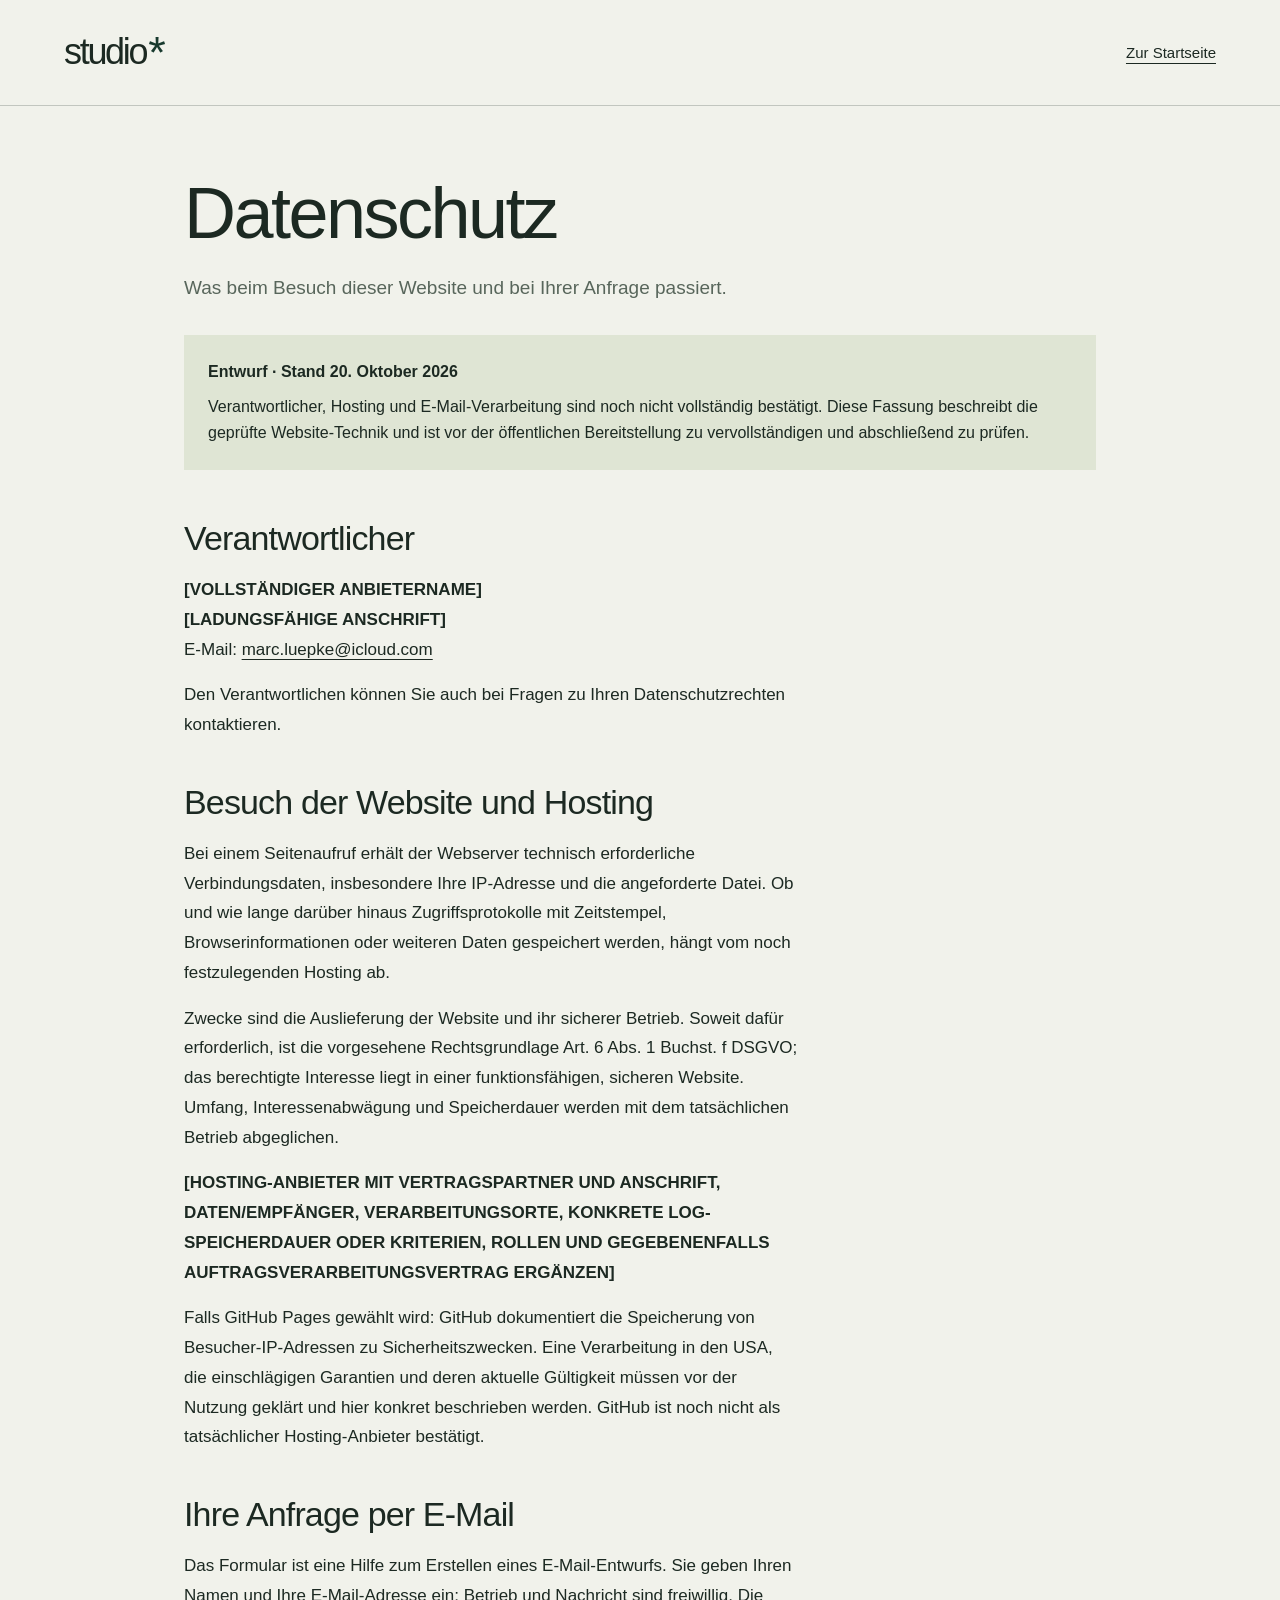
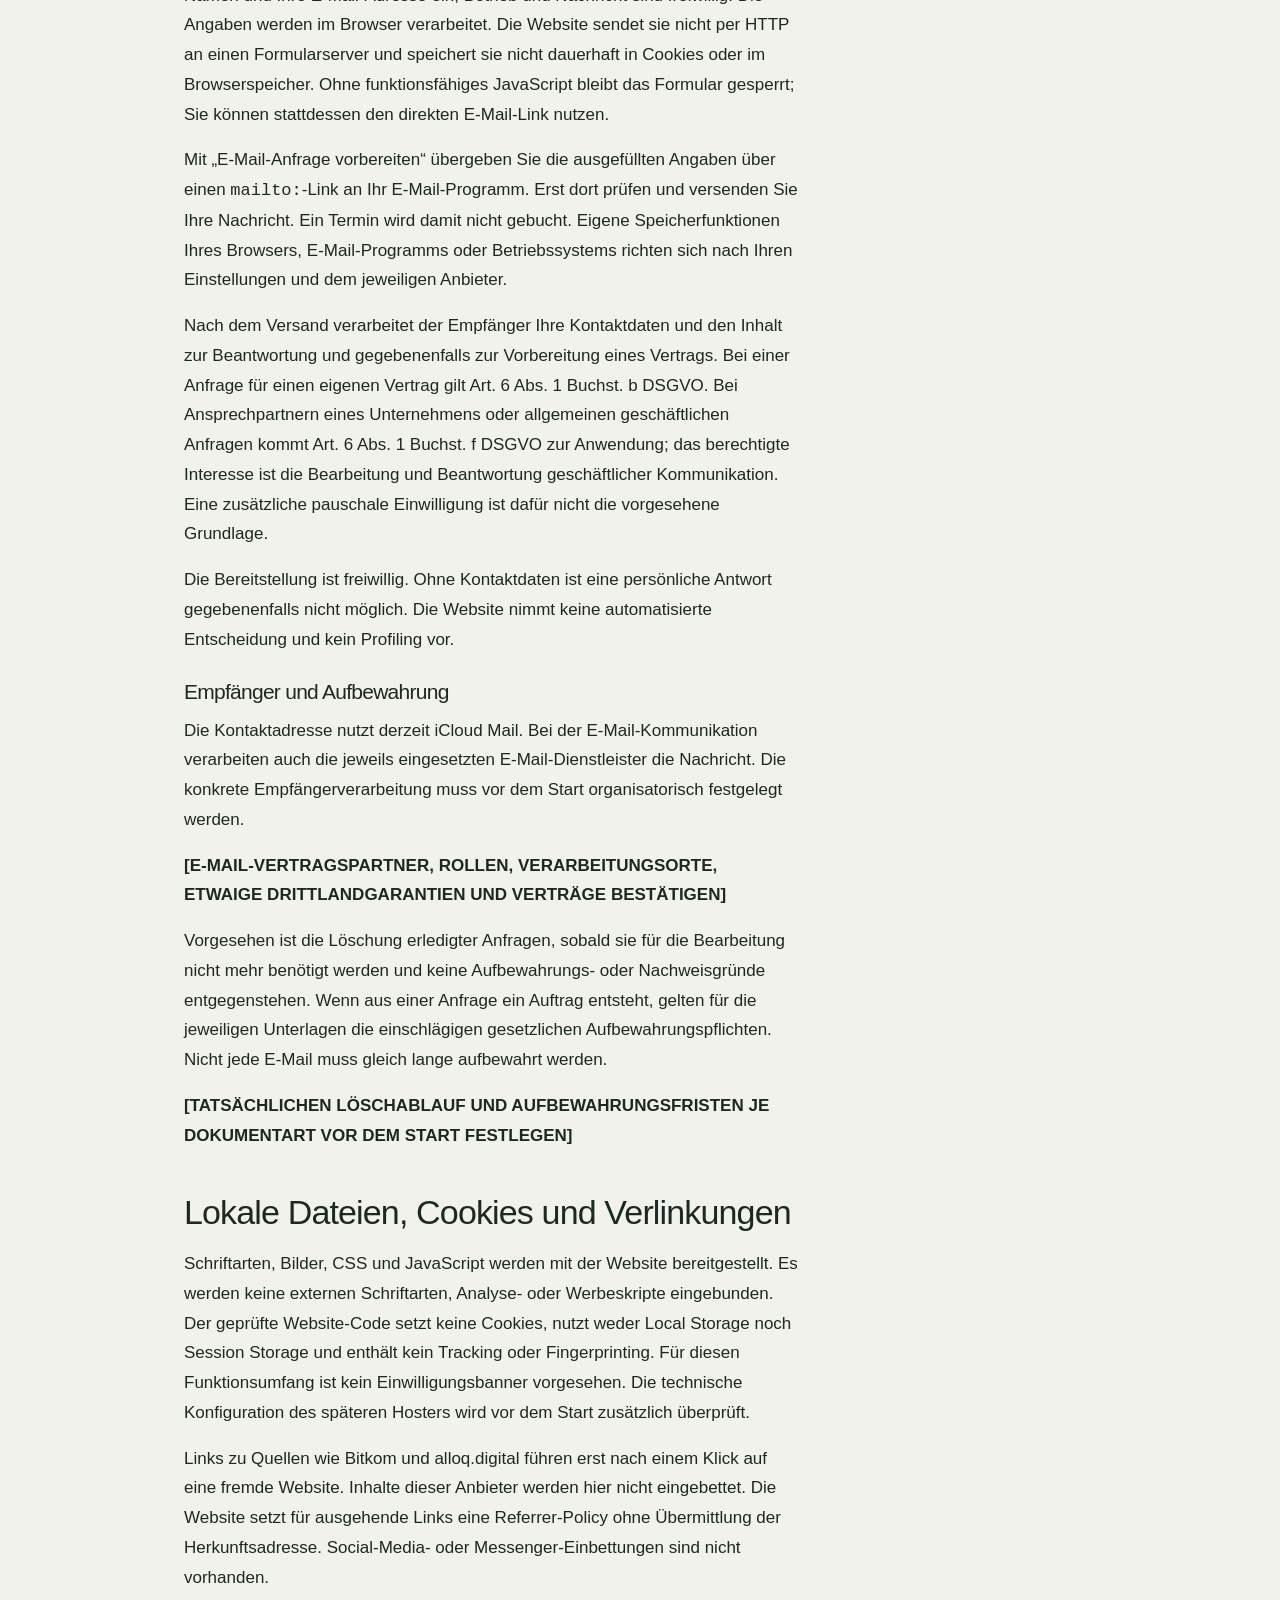
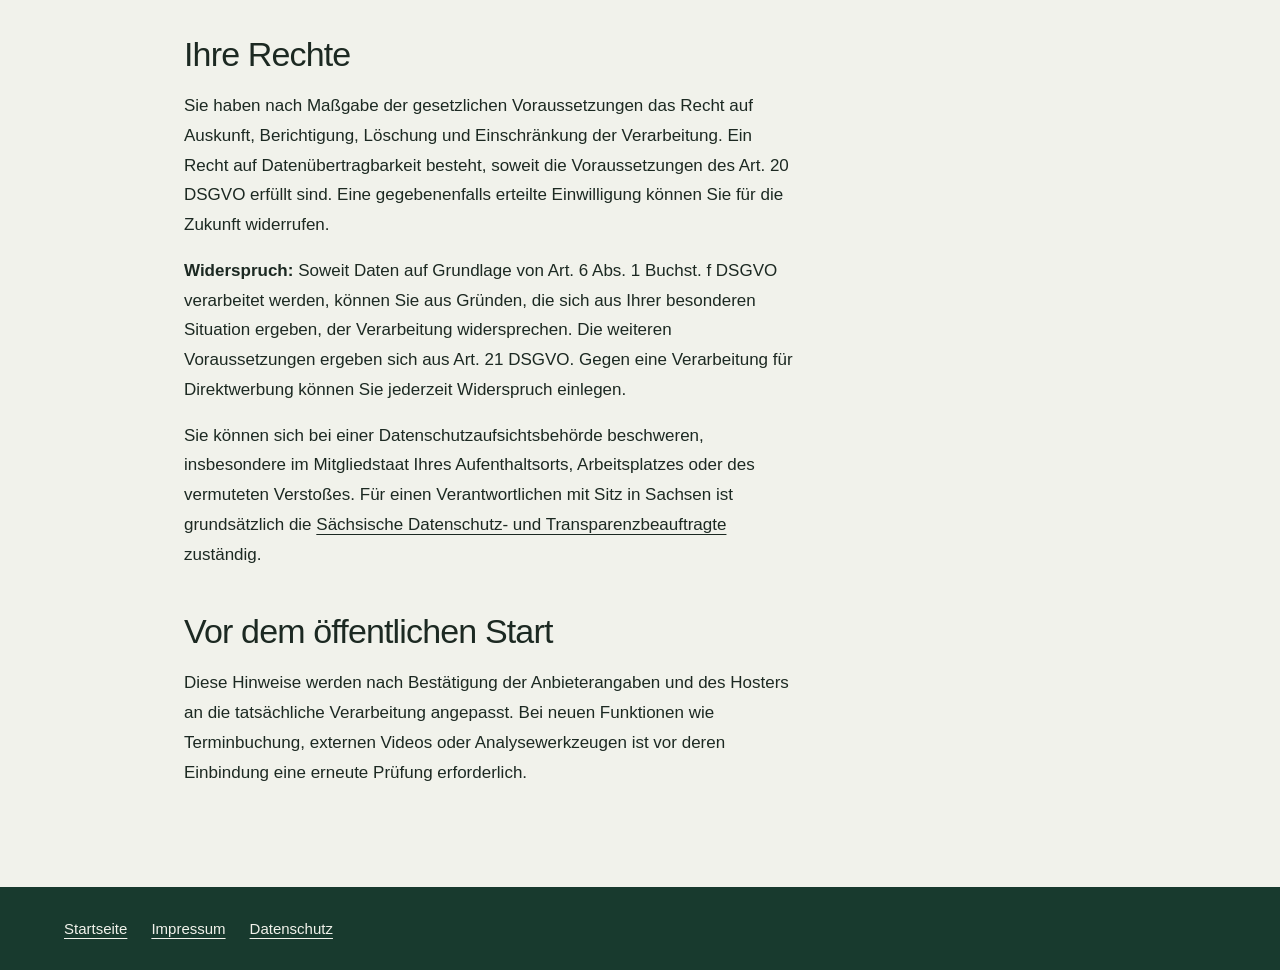
==== datenschutz.html @ 51a10da0 "v1" ====
<!doctype html>
<html lang="de">
<head>
  <meta charset="utf-8">
  <meta name="viewport" content="width=device-width, initial-scale=1">
  <meta name="robots" content="noindex, nofollow, noarchive">
  <meta name="referrer" content="no-referrer">
  <meta http-equiv="Content-Security-Policy" content="default-src 'self'; script-src 'none'; style-src 'self'; img-src 'self'; font-src 'self'; connect-src 'none'; object-src 'none'; frame-src 'none'; base-uri 'none'; form-action 'none'">
  <title>Datenschutz · Studio · Entwurf</title>
  <meta name="description" content="Datenschutzhinweise zur Website und zum E-Mail-Entwurf. Entwurf mit noch offenen Anbieter- und Hostingangaben.">
  <link rel="stylesheet" href="fonts/fonts.css">
  <link rel="stylesheet" href="css/style.css?v=bb6611f1">
  <link rel="stylesheet" href="css/legal.css?v=20261020">
</head>
<body class="legal-page">
  <a class="skip" href="#inhalt">Zum Inhalt</a>
  <header class="legal-header"><a class="wordmark" href="index.html" aria-label="Studio – Startseite">studio<span aria-hidden="true">*</span></a><a href="index.html">Zur Startseite</a></header>
  <main class="legal-main" id="inhalt">
    <h1>Datenschutz</h1>
    <p class="legal-lead">Was beim Besuch dieser Website und bei Ihrer Anfrage passiert.</p>
    <aside class="legal-draft" aria-label="Entwurfsstatus"><strong>Entwurf · Stand 20. Oktober 2026</strong>Verantwortlicher, Hosting und E-Mail-Verarbeitung sind noch nicht vollständig bestätigt. Diese Fassung beschreibt die geprüfte Website-Technik und ist vor der öffentlichen Bereitstellung zu vervollständigen und abschließend zu prüfen.</aside>
    <div class="legal-content">
      <section aria-labelledby="verantwortlicher"><h2 id="verantwortlicher">Verantwortlicher</h2><p><span class="legal-placeholder">[VOLLSTÄNDIGER ANBIETERNAME]</span><br><span class="legal-placeholder">[LADUNGSFÄHIGE ANSCHRIFT]</span><br>E-Mail: <a href="mailto:marc.luepke@icloud.com">marc.luepke@icloud.com</a></p><p>Den Verantwortlichen können Sie auch bei Fragen zu Ihren Datenschutzrechten kontaktieren.</p></section>
      <section aria-labelledby="hosting"><h2 id="hosting">Besuch der Website und Hosting</h2><p>Bei einem Seitenaufruf erhält der Webserver technisch erforderliche Verbindungsdaten, insbesondere Ihre IP-Adresse und die angeforderte Datei. Ob und wie lange darüber hinaus Zugriffsprotokolle mit Zeitstempel, Browserinformationen oder weiteren Daten gespeichert werden, hängt vom noch festzulegenden Hosting ab.</p><p>Zwecke sind die Auslieferung der Website und ihr sicherer Betrieb. Soweit dafür erforderlich, ist die vorgesehene Rechtsgrundlage Art. 6 Abs. 1 Buchst. f DSGVO; das berechtigte Interesse liegt in einer funktionsfähigen, sicheren Website. Umfang, Interessenabwägung und Speicherdauer werden mit dem tatsächlichen Betrieb abgeglichen.</p><p class="legal-placeholder">[HOSTING-ANBIETER MIT VERTRAGSPARTNER UND ANSCHRIFT, DATEN/EMPFÄNGER, VERARBEITUNGSORTE, KONKRETE LOG-SPEICHERDAUER ODER KRITERIEN, ROLLEN UND GEGEBENENFALLS AUFTRAGSVERARBEITUNGSVERTRAG ERGÄNZEN]</p><p>Falls GitHub Pages gewählt wird: GitHub dokumentiert die Speicherung von Besucher-IP-Adressen zu Sicherheitszwecken. Eine Verarbeitung in den USA, die einschlägigen Garantien und deren aktuelle Gültigkeit müssen vor der Nutzung geklärt und hier konkret beschrieben werden. GitHub ist noch nicht als tatsächlicher Hosting-Anbieter bestätigt.</p></section>
      <section aria-labelledby="kontakt"><h2 id="kontakt">Ihre Anfrage per E-Mail</h2><p>Das Formular ist eine Hilfe zum Erstellen eines E-Mail-Entwurfs. Sie geben Ihren Namen und Ihre E-Mail-Adresse ein; Betrieb und Nachricht sind freiwillig. Die Angaben werden im Browser verarbeitet. Die Website sendet sie nicht per HTTP an einen Formularserver und speichert sie nicht dauerhaft in Cookies oder im Browserspeicher. Ohne funktionsfähiges JavaScript bleibt das Formular gesperrt; Sie können stattdessen den direkten E-Mail-Link nutzen.</p><p>Mit „E-Mail-Anfrage vorbereiten“ übergeben Sie die ausgefüllten Angaben über einen <code>mailto:</code>-Link an Ihr E-Mail-Programm. Erst dort prüfen und versenden Sie Ihre Nachricht. Ein Termin wird damit nicht gebucht. Eigene Speicherfunktionen Ihres Browsers, E-Mail-Programms oder Betriebssystems richten sich nach Ihren Einstellungen und dem jeweiligen Anbieter.</p><p>Nach dem Versand verarbeitet der Empfänger Ihre Kontaktdaten und den Inhalt zur Beantwortung und gegebenenfalls zur Vorbereitung eines Vertrags. Bei einer Anfrage für einen eigenen Vertrag gilt Art. 6 Abs. 1 Buchst. b DSGVO. Bei Ansprechpartnern eines Unternehmens oder allgemeinen geschäftlichen Anfragen kommt Art. 6 Abs. 1 Buchst. f DSGVO zur Anwendung; das berechtigte Interesse ist die Bearbeitung und Beantwortung geschäftlicher Kommunikation. Eine zusätzliche pauschale Einwilligung ist dafür nicht die vorgesehene Grundlage.</p><p>Die Bereitstellung ist freiwillig. Ohne Kontaktdaten ist eine persönliche Antwort gegebenenfalls nicht möglich. Die Website nimmt keine automatisierte Entscheidung und kein Profiling vor.</p><h3>Empfänger und Aufbewahrung</h3><p>Die Kontaktadresse nutzt derzeit iCloud Mail. Bei der E-Mail-Kommunikation verarbeiten auch die jeweils eingesetzten E-Mail-Dienstleister die Nachricht. Die konkrete Empfängerverarbeitung muss vor dem Start organisatorisch festgelegt werden.</p><p class="legal-placeholder">[E-MAIL-VERTRAGSPARTNER, ROLLEN, VERARBEITUNGSORTE, ETWAIGE DRITTLANDGARANTIEN UND VERTRÄGE BESTÄTIGEN]</p><p>Vorgesehen ist die Löschung erledigter Anfragen, sobald sie für die Bearbeitung nicht mehr benötigt werden und keine Aufbewahrungs- oder Nachweisgründe entgegenstehen. Wenn aus einer Anfrage ein Auftrag entsteht, gelten für die jeweiligen Unterlagen die einschlägigen gesetzlichen Aufbewahrungspflichten. Nicht jede E-Mail muss gleich lange aufbewahrt werden.</p><p class="legal-placeholder">[TATSÄCHLICHEN LÖSCHABLAUF UND AUFBEWAHRUNGSFRISTEN JE DOKUMENTART VOR DEM START FESTLEGEN]</p></section>
      <section aria-labelledby="lokale-dateien"><h2 id="lokale-dateien">Lokale Dateien, Cookies und Verlinkungen</h2><p>Schriftarten, Bilder, CSS und JavaScript werden mit der Website bereitgestellt. Es werden keine externen Schriftarten, Analyse- oder Werbeskripte eingebunden. Der geprüfte Website-Code setzt keine Cookies, nutzt weder Local Storage noch Session Storage und enthält kein Tracking oder Fingerprinting. Für diesen Funktionsumfang ist kein Einwilligungsbanner vorgesehen. Die technische Konfiguration des späteren Hosters wird vor dem Start zusätzlich überprüft.</p><p>Links zu Quellen wie Bitkom und alloq.digital führen erst nach einem Klick auf eine fremde Website. Inhalte dieser Anbieter werden hier nicht eingebettet. Die Website setzt für ausgehende Links eine Referrer-Policy ohne Übermittlung der Herkunftsadresse. Social-Media- oder Messenger-Einbettungen sind nicht vorhanden.</p></section>
      <section aria-labelledby="rechte"><h2 id="rechte">Ihre Rechte</h2><p>Sie haben nach Maßgabe der gesetzlichen Voraussetzungen das Recht auf Auskunft, Berichtigung, Löschung und Einschränkung der Verarbeitung. Ein Recht auf Datenübertragbarkeit besteht, soweit die Voraussetzungen des Art. 20 DSGVO erfüllt sind. Eine gegebenenfalls erteilte Einwilligung können Sie für die Zukunft widerrufen.</p><p><strong>Widerspruch:</strong> Soweit Daten auf Grundlage von Art. 6 Abs. 1 Buchst. f DSGVO verarbeitet werden, können Sie aus Gründen, die sich aus Ihrer besonderen Situation ergeben, der Verarbeitung widersprechen. Die weiteren Voraussetzungen ergeben sich aus Art. 21 DSGVO. Gegen eine Verarbeitung für Direktwerbung können Sie jederzeit Widerspruch einlegen.</p><p>Sie können sich bei einer Datenschutzaufsichtsbehörde beschweren, insbesondere im Mitgliedstaat Ihres Aufenthaltsorts, Arbeitsplatzes oder des vermuteten Verstoßes. Für einen Verantwortlichen mit Sitz in Sachsen ist grundsätzlich die <a href="https://www.datenschutz.sachsen.de/beschwerde-einreichen.html" target="_blank" rel="noopener noreferrer">Sächsische Datenschutz- und Transparenzbeauftragte</a> zuständig.</p></section>
      <section aria-labelledby="aenderungen"><h2 id="aenderungen">Vor dem öffentlichen Start</h2><p>Diese Hinweise werden nach Bestätigung der Anbieterangaben und des Hosters an die tatsächliche Verarbeitung angepasst. Bei neuen Funktionen wie Terminbuchung, externen Videos oder Analysewerkzeugen ist vor deren Einbindung eine erneute Prüfung erforderlich.</p></section>
    </div>
  </main>
  <footer class="legal-footer"><a href="index.html">Startseite</a><a href="impressum.html">Impressum</a><a href="datenschutz.html" aria-current="page">Datenschutz</a></footer>
</body>
</html>
---- fonts/fonts.css ----
@font-face {
  font-family: 'Instrument Sans';
  font-style: normal;
  font-weight: 400;
  font-stretch: normal;
  font-display: swap;
  src: url(instrument-sans-0.ttf) format('truetype');
}
@font-face {
  font-family: 'Instrument Sans';
  font-style: normal;
  font-weight: 500;
  font-stretch: normal;
  font-display: swap;
  src: url(instrument-sans-1.ttf) format('truetype');
}
@font-face {
  font-family: 'Instrument Sans';
  font-style: normal;
  font-weight: 600;
  font-stretch: normal;
  font-display: swap;
  src: url(instrument-sans-2.ttf) format('truetype');
}
@font-face {
  font-family: 'Instrument Serif';
  font-style: italic;
  font-weight: 400;
  font-display: swap;
  src: url(instrument-serif-italic-3.ttf) format('truetype');
}
@font-face {
  font-family: 'Instrument Serif';
  font-style: normal;
  font-weight: 400;
  font-display: swap;
  src: url(instrument-serif-4.ttf) format('truetype');
}
---- css/style.css ----
:root{--paper:#f1f2eb;--ink:#1c2922;--forest:#183a2e;--sage:#dfe5d4;--accent:#e4eab8;--muted:#58665b;--line:rgba(28,41,34,.22);--font:'Instrument Sans',sans-serif;--serif:'Instrument Serif',Georgia,serif;--ease:cubic-bezier(.22,1,.36,1);--page:clamp(24px,5vw,88px)}
*{box-sizing:border-box}
html{scroll-behavior:smooth;scroll-padding-top:105px}
body{margin:0;background:var(--paper);color:var(--ink);font-family:var(--font);font-size:17px;line-height:1.55;-webkit-font-smoothing:antialiased}
::selection{background:#d6e3a5;color:#183a2e}
a{color:inherit;text-decoration:none}
button,input,select,textarea{font:inherit}
button,a,input,textarea,select{-webkit-tap-highlight-color:transparent}
button{cursor:pointer}
img{display:block;max-width:100%;height:auto}
h1,h2,h3,p,figure{margin:0}
h1,h2,h3{font-weight:500;line-height:1.04;letter-spacing:-.035em}
h2{font-size:clamp(42px,5.3vw,80px)}
h3{font-size:28px}
em{font-family:var(--serif);font-weight:400;letter-spacing:-.025em}
p{max-width:65ch}
a:focus-visible,button:focus-visible,input:focus-visible,textarea:focus-visible,select:focus-visible,summary:focus-visible{outline:2px solid currentColor;outline-offset:6px}
.skip{position:fixed;top:12px;left:12px;background:var(--paper);padding:12px 20px;z-index:100;transform:translateY(-200%)}
.skip:focus{transform:none}
.button{display:inline-flex;align-items:center;justify-content:space-between;gap:32px;min-height:58px;padding:17px 25px;border:0;border-radius:3px;font-size:14px;font-weight:500;line-height:1.3;white-space:nowrap;transition:background .2s,transform .2s}
.button span{font-size:21px}
.button:hover{transform:translateY(-2px)}
.button:active{transform:scale(.98)}
.button-light{background:var(--accent);color:#1d2b20}
.button-light:hover{background:#f0f4cf}
.button-dark{background:var(--ink);color:var(--paper)}
.button-dark:hover{background:#31523e}
.text-link{display:inline-flex;align-items:center;gap:32px;padding-block:12px;border-bottom:1px solid currentColor;font-size:15px;font-weight:500}
.text-link span{font-size:22px;transition:transform .25s}
.text-link:hover .icon{transform:translate(3px,-3px)}
.site-header{position:absolute;left:0;top:0;width:100%;height:100px;display:flex;justify-content:space-between;align-items:center;padding:0 var(--page);z-index:20;color:#f6f5e9}
.wordmark{font-size:36px;font-weight:500;line-height:1;letter-spacing:-2.3px}
.wordmark span{color:var(--accent);font-size:45px;vertical-align:-4px;margin-left:2px}
#site-nav{display:flex;align-items:center;gap:35px;font-size:13px}
#site-nav>a{padding-block:13px}
.nav-contact{margin-left:26px;border-bottom:1px solid #a5b1a6;display:flex;gap:24px}
.nav-contact span{font-size:19px}
.menu-toggle{display:none}
.story{position:relative;height:300svh;min-height:1700px;background:#101914;color:#f4f5eb}
.story-stage{position:sticky;top:0;height:100svh;min-height:640px;overflow:clip;isolation:isolate}
.hero-photo,.hero-shade{position:absolute;inset:0}
.hero-photo{transform:scale(var(--photo-scale,1.03));opacity:var(--photo-opacity,1);will-change:transform,opacity}
.hero-photo img{width:100%;height:100%;object-fit:cover;object-position:58% 50%}
.hero-shade{background:linear-gradient(90deg,rgba(10,23,15,.6),rgba(10,23,15,.07) 80%),linear-gradient(0deg,rgba(8,19,12,.7),transparent 60%);opacity:var(--photo-opacity,1)}
.hero-intro{position:absolute;inset:clamp(145px,19svh,220px) var(--page) 125px;display:flex;flex-direction:column;justify-content:space-between;transform:translateY(var(--intro-y,0px));opacity:var(--intro-opacity,1);z-index:3}
.hero-intro h1{font-size:clamp(65px,7.9vw,118px);line-height:.94;max-width:900px;letter-spacing:-.04em}
.hero-intro h1 em{font-size:1.1em;line-height:.9;color:#edf0d5}
.hero-bottom{display:flex;justify-content:space-between;align-items:flex-end;gap:30px}
.hero-promise{font-size:clamp(25px,2.5vw,38px);line-height:1.15;margin-bottom:15px;letter-spacing:-.025em}
.hero-description{font-size:15px;line-height:1.6;color:#e3e9da}
.hero-bottom .button{margin-bottom:5px}
.story-floor{position:absolute;bottom:30px;left:var(--page);right:var(--page);display:flex;align-items:center;justify-content:space-between;gap:24px;font-size:11px;color:#d5dfcd;z-index:8}
.story-hint{display:flex;gap:14px;align-items:center}
.story-hint>span{font-size:22px}
.story-step{display:flex;align-items:center;gap:14px}
.story-step b{font-weight:400;min-width:60px}
.step-track{width:95px;height:2px;background:#5b6c5e;position:relative}
.step-track i{display:block;width:100%;height:100%;background:var(--accent);transform-origin:left;transform:scaleX(var(--progress,0))}
.scene-frame{position:absolute;top:50%;left:50%;width:min(920px,73vw);aspect-ratio:1.75;transform:translate(-50%,-40%) perspective(1600px) rotateX(var(--frame-rotate,9deg)) scale(var(--frame-scale,.9));transform-origin:center;opacity:var(--frame-opacity,0);background:#e9eae4;border-radius:7px;box-shadow:0 35px 90px #0005;overflow:hidden;will-change:transform,opacity;color:#17221a}
.window-bar{height:28px;display:flex;justify-content:space-between;align-items:center;padding:0 14px;background:#e2e4dc;border-bottom:1px solid #cdd2c7;font-size:9px;color:#536053}
.window-dots{display:flex;gap:5px}
.window-dots i{width:5px;height:5px;border-radius:50%;background:#889280}
.old-page,.new-page{position:absolute;inset:28px 0 0}
.demo-disclosure{position:absolute;bottom:10px;right:14px;line-height:1.2;font-family:var(--font);font-size:9px;color:#475648}
.new-page{opacity:var(--new-opacity,0);background:#f2f2e9}
.new-nav{height:50px;padding:0 27px;display:flex;align-items:center;justify-content:space-between;font-size:8px}
.new-nav strong{font-size:24px;letter-spacing:-1px;font-weight:500}
.new-nav strong span{font-size:9px;vertical-align:top;letter-spacing:0;margin-left:2px}
.new-garden{position:relative;height:calc(100% - 137px);min-height:150px;overflow:hidden;color:#f4f3dc}
.new-garden:after{content:'';position:absolute;inset:0;background:linear-gradient(90deg,#11211680,transparent 85%)}
.new-garden img{width:100%;height:100%;object-fit:cover}
.new-garden h3{position:absolute;top:20%;left:5%;font-size:clamp(28px,4.3vw,62px);z-index:1;font-weight:400}
.new-garden h3 em{font-size:1.12em}
.new-garden-button{position:absolute;bottom:12%;right:5%;background:#e9eccc;color:#1a3020;font-size:10px;padding:12px 16px;z-index:1}
.new-footer{padding:18px 28px;display:flex;justify-content:space-between;align-items:center}
.new-footer p{font-size:11px;line-height:1.3}
.new-footer>span{font-size:7px;letter-spacing:1px}
.new-page .demo-disclosure{bottom:6px;font-size:7px}
.scene-caption{position:absolute;top:15%;left:var(--page);right:var(--page);pointer-events:none;z-index:4}
.scene-caption h2{font-size:clamp(33px,4.2vw,62px);line-height:1.02}
.scene-caption>p{font-size:15px;color:#c9d3c1}
.story-old-caption{opacity:var(--old-caption,0)}
.story-old-caption>p{margin-bottom:12px}
.story-new-caption{opacity:var(--new-caption,0);display:flex;justify-content:space-between;align-items:flex-end;gap:30px}
.story-new-caption>p{max-width:280px;margin-bottom:8px}
.faq{background:#f1f2eb;display:grid;grid-template-columns:1fr 1.2fr;gap:10%;align-items:start}
.faq h2{font-size:clamp(39px,4.5vw,64px)}
.faq-items details{border-top:1px solid var(--line)}
.faq-items details:last-child{border-bottom:1px solid var(--line)}
summary{list-style:none;cursor:pointer;padding:24px 0;display:flex;justify-content:space-between;align-items:center;gap:20px;font-size:17px;font-weight:500;line-height:1.35}
summary::-webkit-details-marker{display:none}
summary>.icon{width:23px;height:23px;flex:none;transition:transform .2s}
details[open] summary>.icon{transform:rotate(45deg)}
details>p{padding:0 35px 25px 0;font-size:15px;color:var(--muted);line-height:1.7}
.contact{background:#dce4ce;display:grid;grid-template-columns:1fr 1fr;gap:11%;padding-top:135px;padding-bottom:135px}
.contact h2{font-size:clamp(43px,4.7vw,70px)}
.contact-intro>p{font-size:17px;max-width:370px;color:#4d6048;margin-top:35px}
.contact-intro .text-link{margin-top:25px}
.contact-form{display:grid;grid-template-columns:1fr 1fr;gap:28px 24px;padding-top:5px}
.field{display:flex;flex-direction:column;gap:9px;min-width:0}
.field label{display:flex;flex-wrap:wrap;justify-content:space-between;font-size:12px;gap:3px}
.field label>span{font-size:10px;color:#526248}
.field input,.field select,.field textarea{min-width:0;width:100%;color:var(--ink);background:transparent;border:0;border-bottom:1px solid #627257;border-radius:0;padding:9px 0 12px;outline-offset:3px;font-size:15px;min-height:44px}
.field input::placeholder,.field textarea::placeholder{color:#58694e;opacity:1}
.field input:focus,.field select:focus,.field textarea:focus{border-bottom-color:#152c1b}
.field textarea{resize:vertical;min-height:88px}
.field-wide{grid-column:1/-1}
.consent-field>label{display:flex;align-items:flex-start;gap:11px;font-size:12px;line-height:1.5;cursor:pointer}
.consent-field input{accent-color:var(--ink);width:17px;height:17px;margin:1px 0;flex:none}
.field small,.consent-field small{font-size:12px;color:#8a251e}
.field small:empty,.consent-field small:empty{display:none}
[aria-invalid=true]{border-bottom-color:#8a251e!important}
.form-status{font-size:13px;padding:15px;border:1px solid #728265}
.form-status[hidden]{display:none}
.form-action .button{width:100%;text-align:left}
.form-action>p{font-size:11px;color:#4f6147;line-height:1.65;margin-top:12px}
.site-footer{background:#18291f;color:#e8eddf;padding:65px var(--page) 25px}
.footer-main{display:flex;justify-content:space-between;align-items:start;gap:30px;padding-bottom:70px}
.footer-main .wordmark{font-size:65px;letter-spacing:-4px}
.footer-main .wordmark span{font-size:75px}
.footer-main p{font-size:18px;line-height:1.3}
.back-top{font-size:12px;display:flex;gap:30px;padding-block:10px}
.back-top span{font-size:18px}
.footer-bottom{display:flex;justify-content:space-between;gap:20px;border-top:1px solid #71816a60;padding-top:22px;font-size:10px;color:#bbc8b2}
@media(min-width:1600px){.hero-intro h1{font-size:126px}
.story-stage{max-height:1100px}
}
@media(max-width:1000px){#site-nav{gap:22px}
.nav-contact{margin-left:0}
.hero-intro{bottom:120px}
.hero-intro h1{font-size:86px}
.hero-bottom{align-items:start;flex-direction:column;gap:22px}
.hero-bottom .button{min-height:52px}
.hero-promise{font-size:27px}
.hero-description{font-size:14px}
.scene-frame{width:84vw}
.scene-caption{top:13%}
.story-new-caption>p{max-width:210px;font-size:13px}
.faq{gap:7%;grid-template-columns:.9fr 1.1fr}
.contact{gap:7%}
.contact-form{gap:24px 18px;grid-template-columns:1fr}
.field-wide{grid-column:auto}
.hero-intro h1{line-height:.98}
}
@media(max-width:760px){html{scroll-padding-top:30px}
.site-header{height:80px;padding-inline:24px}
.wordmark{font-size:31px}
.wordmark span{font-size:40px}
.menu-toggle{display:flex;align-items:center;gap:20px;color:inherit;padding:12px 0 12px 15px;background:none;border:0;font-size:13px}
.menu-toggle>.icon{width:22px;height:22px}
#site-nav{display:none;position:absolute;top:75px;right:20px;left:20px;padding:22px;background:#1e3528;color:#eef1df;border-radius:4px;align-items:stretch;font-size:15px;gap:5px}
#site-nav.is-open{display:flex;flex-direction:column}
.nav-contact{margin-top:15px}
.hero-intro{inset:155px 24px 130px;justify-content:space-between}
.hero-intro h1{font-size:clamp(59px,12vw,87px);line-height:.96;letter-spacing:-.04em}
.hero-promise{font-size:24px;max-width:290px;margin-bottom:12px}
.hero-description{font-size:13px}
.hero-bottom{gap:24px}
.hero-bottom .button{font-size:12px;padding:15px 18px;gap:24px;min-height:50px}
.story{height:290svh;min-height:1650px}
.story-stage{min-height:650px}
.hero-photo img{object-position:48% center}
.hero-shade{background:linear-gradient(0deg,#0e1d12c7,transparent 80%),linear-gradient(90deg,#0b1c0e70,transparent)}
.story-floor{bottom:25px;left:24px;right:24px;font-size:9px;flex-wrap:wrap;gap:16px}
.story-hint{gap:8px}
.story-step{gap:8px}
.step-track{width:40px}
.story-step b{min-width:40px}
.scene-caption{top:17%;left:24px;right:24px}
.scene-caption h2{font-size:42px}
.scene-caption>p{font-size:12px}
.story-new-caption{display:block}
.story-new-caption>p{margin-top:16px;max-width:260px}
.scene-frame{width:calc(100vw - 34px);top:57%;aspect-ratio:1.36;border-radius:4px}
.window-bar{height:22px;font-size:7px;padding:0 10px}
.old-page,.new-page{top:22px}
.demo-disclosure{font-size:6px;bottom:7px;right:10px}
.new-nav{height:34px;padding:0 14px;font-size:5px}
.new-nav strong{font-size:17px}
.new-garden{height:calc(100% - 95px);min-height:120px}
.new-garden h3{font-size:30px;top:18%;left:6%}
.new-garden-button{font-size:6px;bottom:12%;padding:7px 9px;right:5%}
.new-footer{padding:11px 14px}
.new-footer p{font-size:7px}
.new-footer>span{font-size:4px;letter-spacing:.2px}
.new-page .demo-disclosure{font-size:5px;bottom:5px}
h2{font-size:44px}
.faq{grid-template-columns:1fr;gap:35px}
.faq h2{font-size:44px}
summary{padding-block:22px;font-size:16px}
.contact{grid-template-columns:1fr;gap:45px}
.contact h2{font-size:47px}
.contact-intro>p{font-size:15px;margin-top:25px}
.contact-form{grid-template-columns:1fr 1fr;gap:25px 15px}
.field-wide{grid-column:1/-1}
.field label{font-size:11px}
.field input,.field select,.field textarea{font-size:16px}
.form-action .button{font-size:13px}
.footer-main{flex-wrap:wrap;padding-bottom:45px}
.footer-main .wordmark{font-size:55px}
.footer-main .wordmark span{font-size:65px}
.footer-main p{font-size:15px}
.back-top{width:100%;margin-top:12px}
.footer-bottom{display:flex;flex-direction:column;gap:9px}
.site-footer{padding:45px 24px 25px}
}
@media(max-width:380px){.hero-intro h1{font-size:56px}
.hero-promise{font-size:22px}
.hero-intro{top:140px;bottom:120px}
.hero-description{font-size:12px}
.story-hint{font-size:8px}
.story-step{display:none}
.contact-form{grid-template-columns:1fr}
.field-wide{grid-column:auto}
.scene-caption h2{font-size:36px}
h2,.faq h2{font-size:39px}
.contact h2{font-size:42px}
}
@media(prefers-reduced-motion:reduce){html{scroll-behavior:auto}
*,*:before,*:after{animation-duration:.01ms!important;transition-duration:.01ms!important}
.story{height:auto;min-height:0}
.story-stage{position:relative;height:940px}
.hero-photo,.hero-shade{height:650px;opacity:1;transform:none}
.hero-intro{top:145px;bottom:auto;height:390px;opacity:1;transform:none}
.scene-frame{opacity:1;top:auto;bottom:75px;transform:translateX(-50%);width:min(600px,calc(100vw - 40px));aspect-ratio:1.75}
.old-page{display:none}
.new-page{opacity:1}
.scene-caption,.story-step{display:none}
.story-floor{bottom:20px}
.story-hint{font-size:0}
.story-hint:after{content:'Gestaltungsbeispiel · kein Kundenprojekt';font-size:10px}
.story-hint>span{display:none}
}
html:not(.js) .story{height:auto;min-height:0}
html:not(.js) .story-stage{position:relative;height:100svh}
html:not(.js) .scene-frame,html:not(.js) .scene-caption{display:none}
html:not(.js) #site-nav{display:flex}
html:not(.js) .menu-toggle{display:none}
/* The scene stays comfortably between its statement and its scroll indicator. */
@media(min-width:761px){.scene-frame{width:min(1000px,82vw,100svh);top:53%;transform:translate(-50%,-35%) perspective(1600px) rotateX(var(--frame-rotate,9deg)) scale(var(--frame-scale,.9))}.scene-caption{top:12%}}
.story-stage:before{content:'';position:absolute;inset:0;background:var(--stage-color,#d8d7d1);opacity:var(--stage-light,0);z-index:-1;pointer-events:none;transition:background-color .6s ease}
body[data-tone=sage] .faq{background:#edf0e4}
body[data-tone=forest] .contact{background:#dae2ce}
@media(prefers-reduced-motion:reduce) and (min-width:761px){.scene-frame{top:auto;bottom:55px;transform:translateX(-50%);width:min(600px,calc(100vw - 40px))}
}
.field label>span{font-size:11px}
.story-floor,.form-action>p{font-size:12px}
.footer-bottom{font-size:11px}
@media(max-width:760px){.story-floor{font-size:10px}
.story-step{display:none}
.form-action>p{font-size:12px}
}
/* Local Lucide SVGs: consistent strokes, no icon font or runtime dependency. */
.icon-defs{position:absolute;width:0;height:0;overflow:hidden;pointer-events:none}
.icon{display:inline-block;width:20px;height:20px;flex:none;fill:none;stroke:currentColor;stroke-width:1.6;stroke-linecap:round;stroke-linejoin:round;vertical-align:middle}
.text-link>.icon{transition:transform .25s}
.window-bar>.icon{width:12px;height:12px}
.new-nav .icon{width:9px;height:9px}
.new-garden-button .icon{width:11px;height:11px;margin-left:8px}
.footer-bottom .icon{width:13px;height:13px;margin-left:5px}
---- css/legal.css ----
/* Only legal pages and additions required by the security/privacy review. */
.contact-fields{grid-column:1/-1;display:grid;grid-template-columns:repeat(2,minmax(0,1fr));gap:28px 24px;border:0;padding:0;margin:0;min-width:0}
.contact-fields>legend{position:absolute;width:1px;height:1px;padding:0;overflow:hidden;clip-path:inset(50%);white-space:nowrap}
.contact-fields:disabled{opacity:.65}
.contact-fields button:disabled{cursor:not-allowed;transform:none}
.contact-privacy,.contact-fallback,.contact-legal,.release-note,.price-status{font-size:14px;line-height:1.6}
.contact-form .form-action>p{font-size:14px}
.contact-privacy a,.contact-fallback a,.contact-legal a,.release-note a,.legal-content a{text-decoration:underline;text-underline-offset:4px}
.contact-legal{display:flex;flex-wrap:wrap;gap:12px 24px;margin-top:20px}
.contact-photo-note{font-size:13px;color:#3d513c;margin-top:16px}
.price-status{margin-top:14px;color:var(--ink)}
.deal-comparison-note{font-size:14px;line-height:1.6;color:var(--muted);margin-top:18px}
.release-note{padding:0 0 28px;color:#c3cfbb;max-width:75ch}
.footer-legal{display:flex;flex-wrap:wrap;gap:12px 24px}
.legal-page{background:var(--paper);color:var(--ink)}
.legal-header{display:flex;justify-content:space-between;align-items:center;gap:24px;padding:30px var(--page);border-bottom:1px solid var(--line)}
.legal-header .wordmark span{color:var(--forest)}
.legal-header>a:last-child{font-size:15px;text-decoration:underline;text-underline-offset:5px}
.legal-main{max-width:1040px;margin-inline:auto;padding:70px var(--page) 100px}
.legal-main h1{font-size:clamp(42px,6vw,72px);margin-bottom:22px;overflow-wrap:anywhere}
.legal-lead{font-size:19px;color:var(--muted);line-height:1.6}
.legal-draft{background:var(--sage);padding:24px;margin-block:32px 48px;font-size:16px;line-height:1.65}
.legal-draft strong{display:block;margin-bottom:8px}
.legal-content{max-width:72ch;font-size:17px;line-height:1.75;overflow-wrap:anywhere}
.legal-content section+section{margin-top:42px}
.legal-content h2{font-size:clamp(25px,3vw,34px);line-height:1.2;letter-spacing:-.025em;margin-bottom:16px}
.legal-content h3{font-size:21px;line-height:1.3;margin-block:24px 10px}
.legal-content p+p,.legal-content ul{margin-top:16px}
.legal-content ul{padding-left:24px}
.legal-content li+li{margin-top:8px}
.legal-content dl{margin:0}
.legal-content dt{font-weight:600;margin-top:18px}
.legal-content dd{margin:4px 0 0}
.legal-placeholder{font-weight:600}
.legal-footer{padding:30px var(--page);background:var(--forest);color:var(--paper);display:flex;gap:24px;flex-wrap:wrap;font-size:15px}
.legal-footer a{text-decoration:underline;text-underline-offset:4px}
@media(max-width:760px){.contact-fields{grid-template-columns:1fr}.legal-main{padding-block:45px 64px}.legal-header{padding-block:24px}.legal-header .wordmark{font-size:30px}.legal-header>a:last-child{font-size:14px}.legal-draft{padding:20px}.contact-fields input,.contact-fields select,.contact-fields textarea{font-size:16px}}
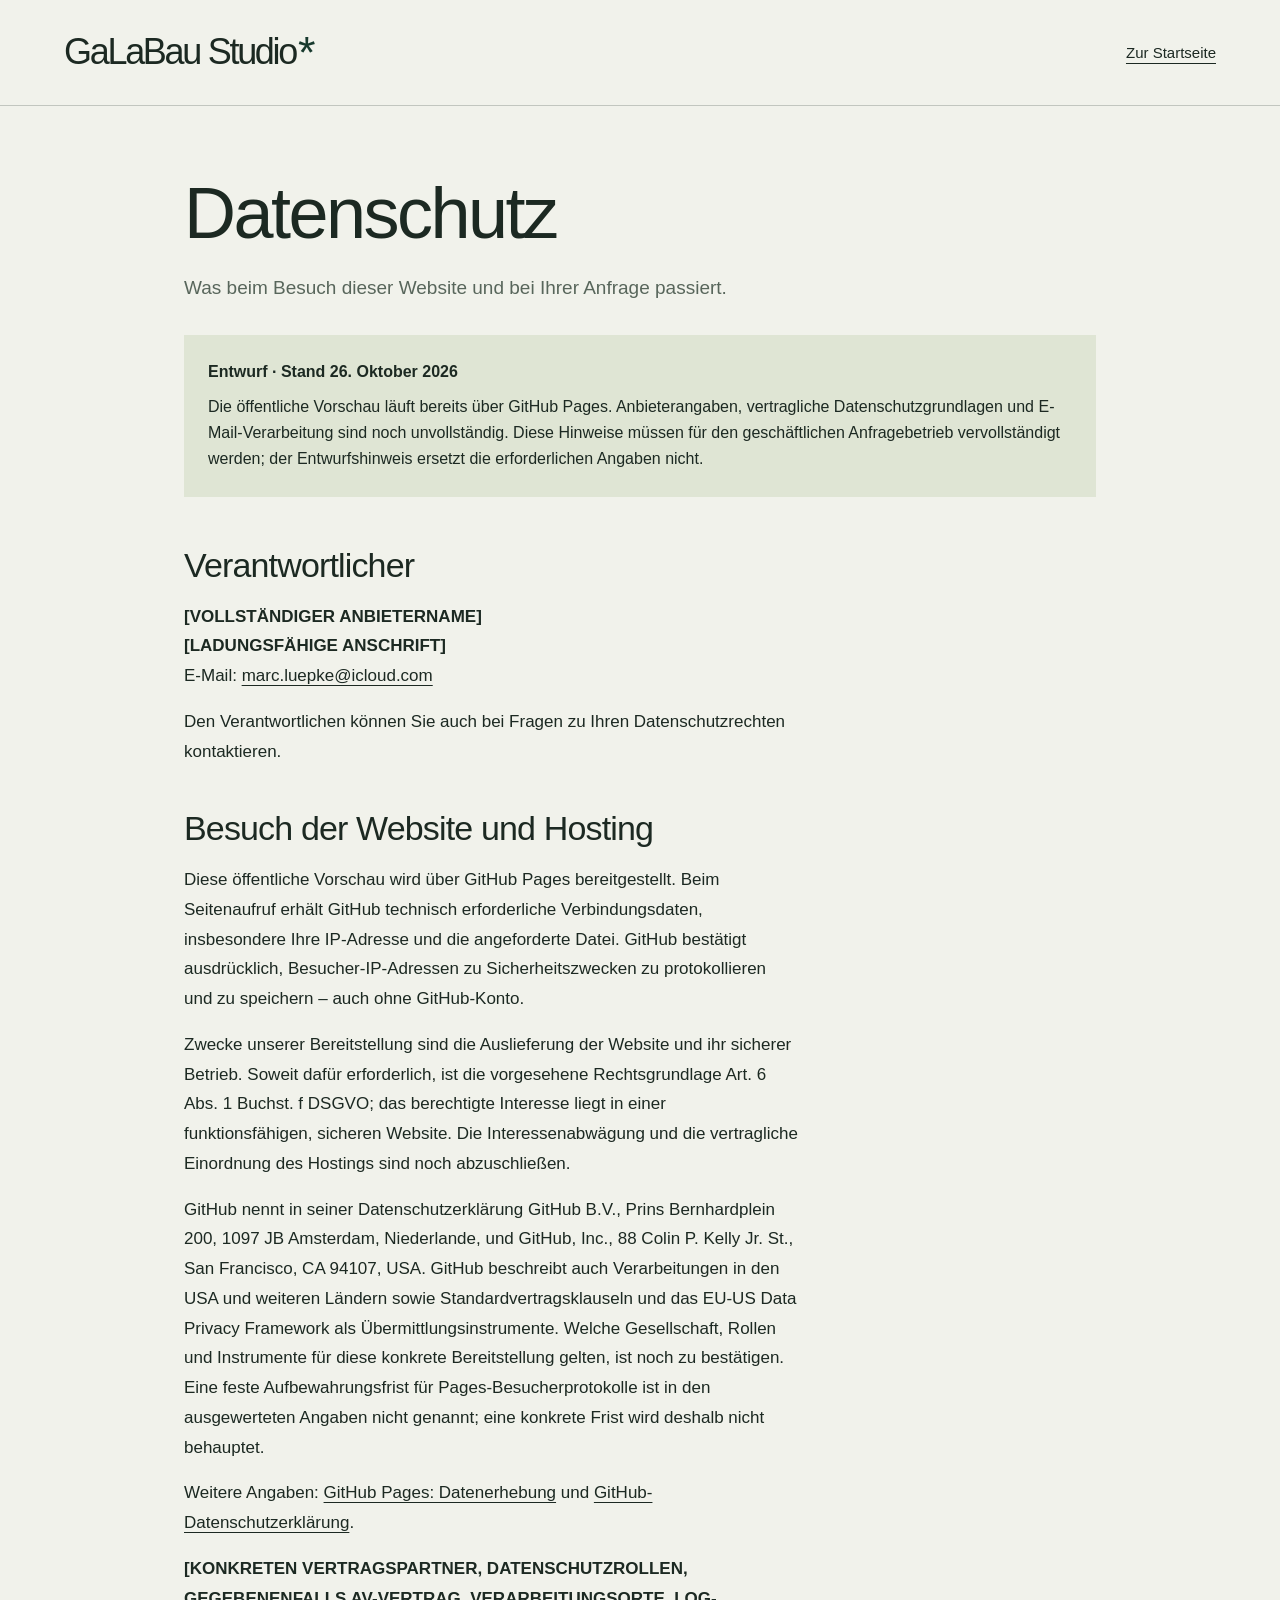
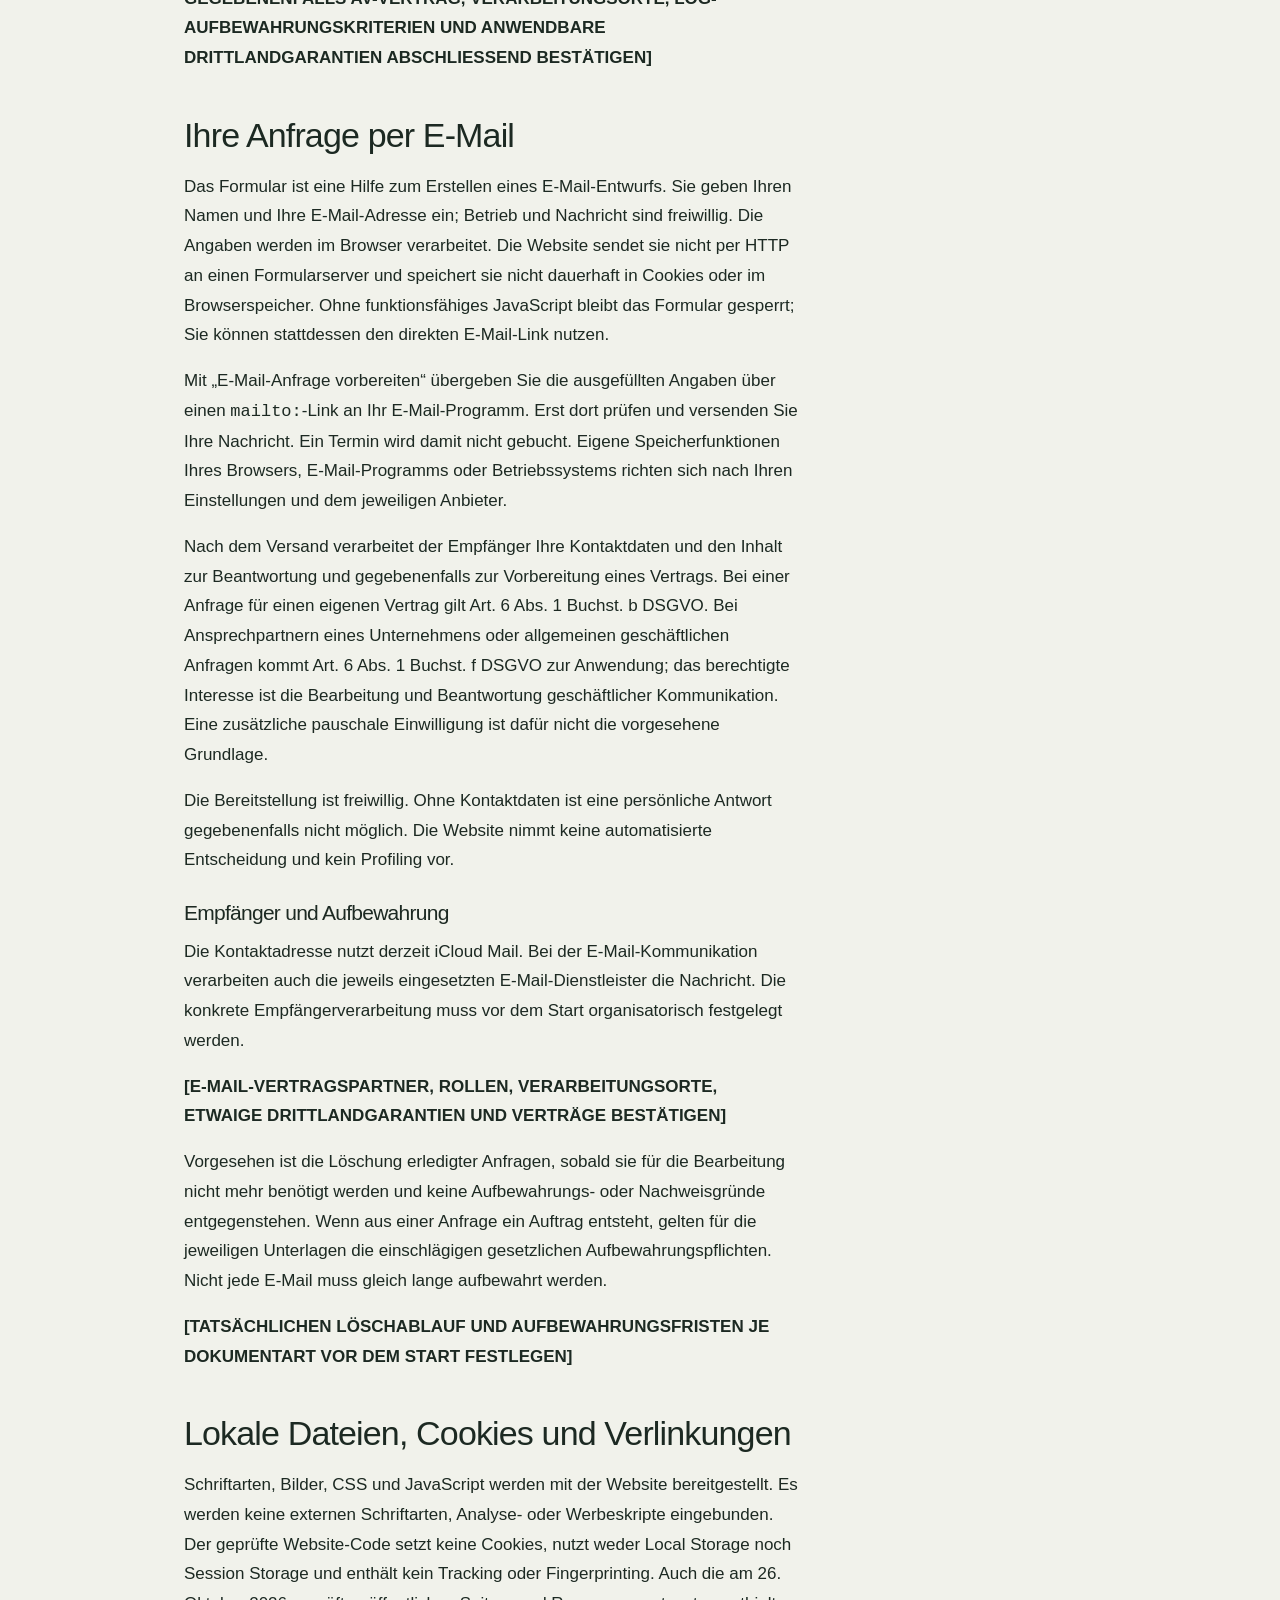
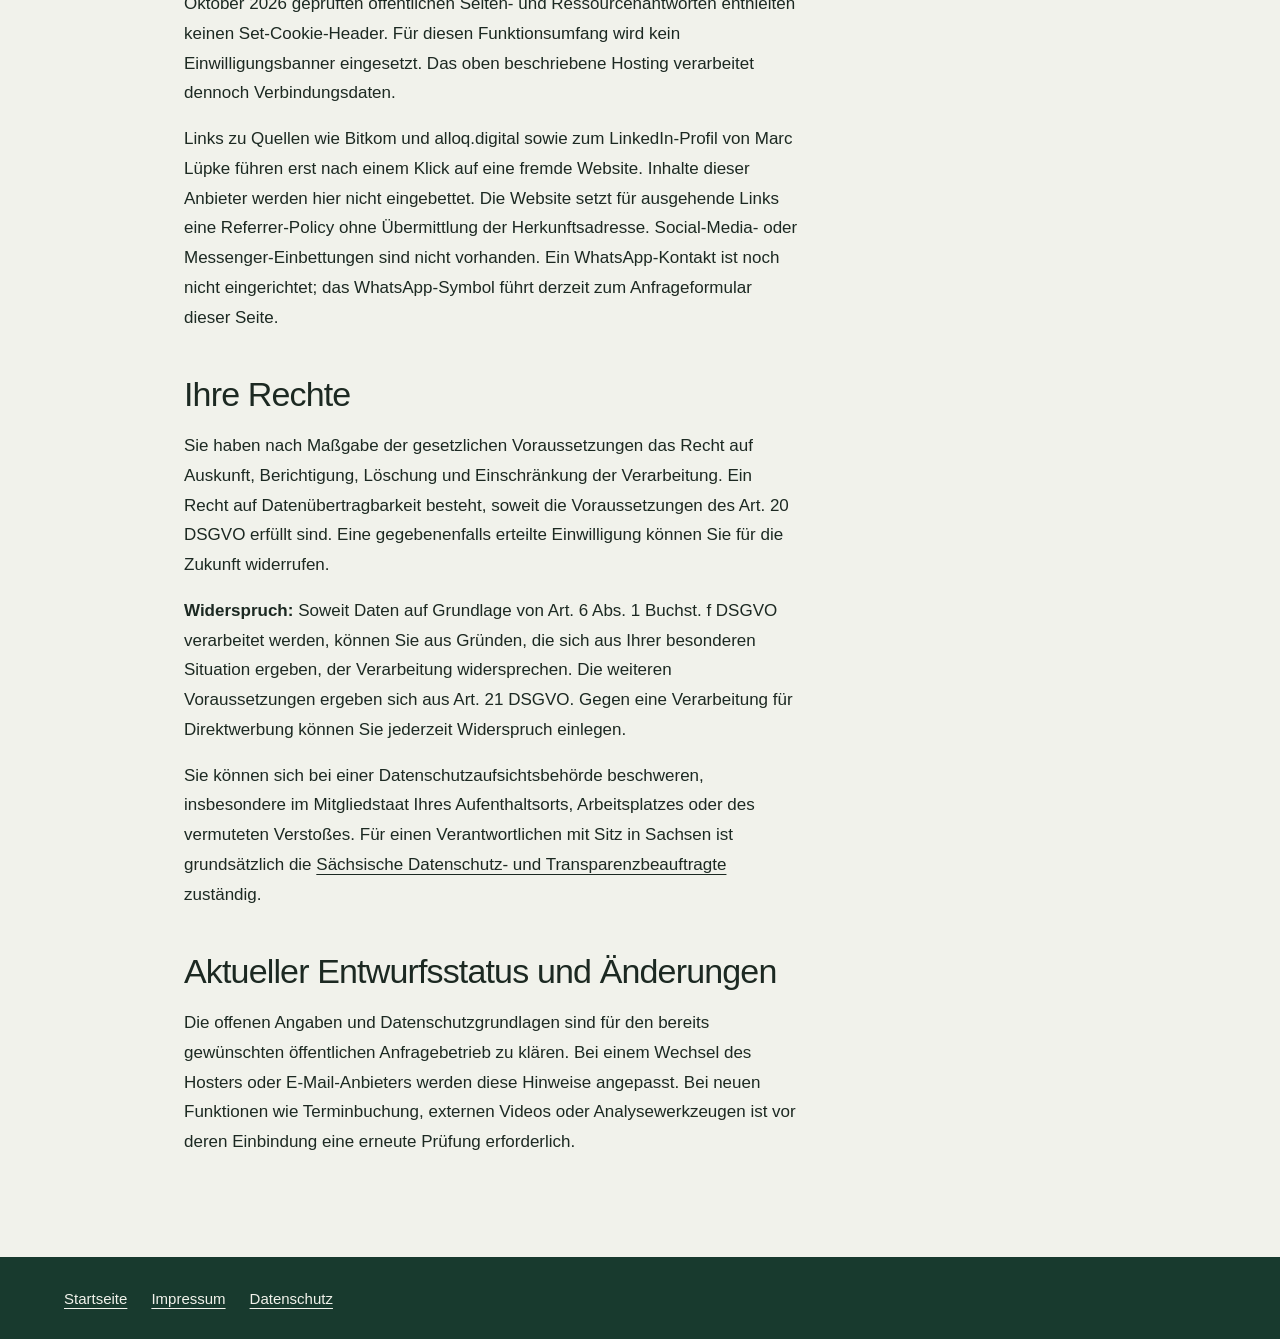
==== commit 3d98fd5a: "Add files via upload" ====
--- a/datenschutz.html
+++ b/datenschutz.html
@@ -6,7 +6,7 @@
   <meta name="robots" content="noindex, nofollow, noarchive">
   <meta name="referrer" content="no-referrer">
   <meta http-equiv="Content-Security-Policy" content="default-src 'self'; script-src 'none'; style-src 'self'; img-src 'self'; font-src 'self'; connect-src 'none'; object-src 'none'; frame-src 'none'; base-uri 'none'; form-action 'none'">
-  <title>Datenschutz · Studio · Entwurf</title>
+  <title>Datenschutz · GaLaBau Studio · Entwurf</title>
   <meta name="description" content="Datenschutzhinweise zur Website und zum E-Mail-Entwurf. Entwurf mit noch offenen Anbieter- und Hostingangaben.">
   <link rel="stylesheet" href="fonts/fonts.css">
   <link rel="stylesheet" href="css/style.css?v=bb6611f1">
@@ -14,18 +14,18 @@
 </head>
 <body class="legal-page">
   <a class="skip" href="#inhalt">Zum Inhalt</a>
-  <header class="legal-header"><a class="wordmark" href="index.html" aria-label="Studio – Startseite">studio<span aria-hidden="true">*</span></a><a href="index.html">Zur Startseite</a></header>
+  <header class="legal-header"><a class="wordmark" href="index.html" aria-label="GaLaBau Studio – Startseite">GaLaBau Studio<span aria-hidden="true">*</span></a><a href="index.html">Zur Startseite</a></header>
   <main class="legal-main" id="inhalt">
     <h1>Datenschutz</h1>
     <p class="legal-lead">Was beim Besuch dieser Website und bei Ihrer Anfrage passiert.</p>
-    <aside class="legal-draft" aria-label="Entwurfsstatus"><strong>Entwurf · Stand 20. Oktober 2026</strong>Verantwortlicher, Hosting und E-Mail-Verarbeitung sind noch nicht vollständig bestätigt. Diese Fassung beschreibt die geprüfte Website-Technik und ist vor der öffentlichen Bereitstellung zu vervollständigen und abschließend zu prüfen.</aside>
+    <aside class="legal-draft" aria-label="Entwurfsstatus"><strong>Entwurf · Stand 26. Oktober 2026</strong>Die öffentliche Vorschau läuft bereits über GitHub Pages. Anbieterangaben, vertragliche Datenschutzgrundlagen und E-Mail-Verarbeitung sind noch unvollständig. Diese Hinweise müssen für den geschäftlichen Anfragebetrieb vervollständigt werden; der Entwurfshinweis ersetzt die erforderlichen Angaben nicht.</aside>
     <div class="legal-content">
       <section aria-labelledby="verantwortlicher"><h2 id="verantwortlicher">Verantwortlicher</h2><p><span class="legal-placeholder">[VOLLSTÄNDIGER ANBIETERNAME]</span><br><span class="legal-placeholder">[LADUNGSFÄHIGE ANSCHRIFT]</span><br>E-Mail: <a href="mailto:marc.luepke@icloud.com">marc.luepke@icloud.com</a></p><p>Den Verantwortlichen können Sie auch bei Fragen zu Ihren Datenschutzrechten kontaktieren.</p></section>
-      <section aria-labelledby="hosting"><h2 id="hosting">Besuch der Website und Hosting</h2><p>Bei einem Seitenaufruf erhält der Webserver technisch erforderliche Verbindungsdaten, insbesondere Ihre IP-Adresse und die angeforderte Datei. Ob und wie lange darüber hinaus Zugriffsprotokolle mit Zeitstempel, Browserinformationen oder weiteren Daten gespeichert werden, hängt vom noch festzulegenden Hosting ab.</p><p>Zwecke sind die Auslieferung der Website und ihr sicherer Betrieb. Soweit dafür erforderlich, ist die vorgesehene Rechtsgrundlage Art. 6 Abs. 1 Buchst. f DSGVO; das berechtigte Interesse liegt in einer funktionsfähigen, sicheren Website. Umfang, Interessenabwägung und Speicherdauer werden mit dem tatsächlichen Betrieb abgeglichen.</p><p class="legal-placeholder">[HOSTING-ANBIETER MIT VERTRAGSPARTNER UND ANSCHRIFT, DATEN/EMPFÄNGER, VERARBEITUNGSORTE, KONKRETE LOG-SPEICHERDAUER ODER KRITERIEN, ROLLEN UND GEGEBENENFALLS AUFTRAGSVERARBEITUNGSVERTRAG ERGÄNZEN]</p><p>Falls GitHub Pages gewählt wird: GitHub dokumentiert die Speicherung von Besucher-IP-Adressen zu Sicherheitszwecken. Eine Verarbeitung in den USA, die einschlägigen Garantien und deren aktuelle Gültigkeit müssen vor der Nutzung geklärt und hier konkret beschrieben werden. GitHub ist noch nicht als tatsächlicher Hosting-Anbieter bestätigt.</p></section>
+      <section aria-labelledby="hosting"><h2 id="hosting">Besuch der Website und Hosting</h2><p>Diese öffentliche Vorschau wird über GitHub Pages bereitgestellt. Beim Seitenaufruf erhält GitHub technisch erforderliche Verbindungsdaten, insbesondere Ihre IP-Adresse und die angeforderte Datei. GitHub bestätigt ausdrücklich, Besucher-IP-Adressen zu Sicherheitszwecken zu protokollieren und zu speichern – auch ohne GitHub-Konto.</p><p>Zwecke unserer Bereitstellung sind die Auslieferung der Website und ihr sicherer Betrieb. Soweit dafür erforderlich, ist die vorgesehene Rechtsgrundlage Art. 6 Abs. 1 Buchst. f DSGVO; das berechtigte Interesse liegt in einer funktionsfähigen, sicheren Website. Die Interessenabwägung und die vertragliche Einordnung des Hostings sind noch abzuschließen.</p><p>GitHub nennt in seiner Datenschutzerklärung GitHub B.V., Prins Bernhardplein 200, 1097 JB Amsterdam, Niederlande, und GitHub, Inc., 88 Colin P. Kelly Jr. St., San Francisco, CA 94107, USA. GitHub beschreibt auch Verarbeitungen in den USA und weiteren Ländern sowie Standardvertragsklauseln und das EU-US Data Privacy Framework als Übermittlungsinstrumente. Welche Gesellschaft, Rollen und Instrumente für diese konkrete Bereitstellung gelten, ist noch zu bestätigen. Eine feste Aufbewahrungsfrist für Pages-Besucherprotokolle ist in den ausgewerteten Angaben nicht genannt; eine konkrete Frist wird deshalb nicht behauptet.</p><p>Weitere Angaben: <a href="https://docs.github.com/en/pages/getting-started-with-github-pages/what-is-github-pages#data-collection" target="_blank" rel="noopener noreferrer">GitHub Pages: Datenerhebung</a> und <a href="https://docs.github.com/en/site-policy/privacy-policies/github-general-privacy-statement" target="_blank" rel="noopener noreferrer">GitHub-Datenschutzerklärung</a>.</p><p class="legal-placeholder">[KONKRETEN VERTRAGSPARTNER, DATENSCHUTZROLLEN, GEGEBENENFALLS AV-VERTRAG, VERARBEITUNGSORTE, LOG-AUFBEWAHRUNGSKRITERIEN UND ANWENDBARE DRITTLANDGARANTIEN ABSCHLIESSEND BESTÄTIGEN]</p></section>
       <section aria-labelledby="kontakt"><h2 id="kontakt">Ihre Anfrage per E-Mail</h2><p>Das Formular ist eine Hilfe zum Erstellen eines E-Mail-Entwurfs. Sie geben Ihren Namen und Ihre E-Mail-Adresse ein; Betrieb und Nachricht sind freiwillig. Die Angaben werden im Browser verarbeitet. Die Website sendet sie nicht per HTTP an einen Formularserver und speichert sie nicht dauerhaft in Cookies oder im Browserspeicher. Ohne funktionsfähiges JavaScript bleibt das Formular gesperrt; Sie können stattdessen den direkten E-Mail-Link nutzen.</p><p>Mit „E-Mail-Anfrage vorbereiten“ übergeben Sie die ausgefüllten Angaben über einen <code>mailto:</code>-Link an Ihr E-Mail-Programm. Erst dort prüfen und versenden Sie Ihre Nachricht. Ein Termin wird damit nicht gebucht. Eigene Speicherfunktionen Ihres Browsers, E-Mail-Programms oder Betriebssystems richten sich nach Ihren Einstellungen und dem jeweiligen Anbieter.</p><p>Nach dem Versand verarbeitet der Empfänger Ihre Kontaktdaten und den Inhalt zur Beantwortung und gegebenenfalls zur Vorbereitung eines Vertrags. Bei einer Anfrage für einen eigenen Vertrag gilt Art. 6 Abs. 1 Buchst. b DSGVO. Bei Ansprechpartnern eines Unternehmens oder allgemeinen geschäftlichen Anfragen kommt Art. 6 Abs. 1 Buchst. f DSGVO zur Anwendung; das berechtigte Interesse ist die Bearbeitung und Beantwortung geschäftlicher Kommunikation. Eine zusätzliche pauschale Einwilligung ist dafür nicht die vorgesehene Grundlage.</p><p>Die Bereitstellung ist freiwillig. Ohne Kontaktdaten ist eine persönliche Antwort gegebenenfalls nicht möglich. Die Website nimmt keine automatisierte Entscheidung und kein Profiling vor.</p><h3>Empfänger und Aufbewahrung</h3><p>Die Kontaktadresse nutzt derzeit iCloud Mail. Bei der E-Mail-Kommunikation verarbeiten auch die jeweils eingesetzten E-Mail-Dienstleister die Nachricht. Die konkrete Empfängerverarbeitung muss vor dem Start organisatorisch festgelegt werden.</p><p class="legal-placeholder">[E-MAIL-VERTRAGSPARTNER, ROLLEN, VERARBEITUNGSORTE, ETWAIGE DRITTLANDGARANTIEN UND VERTRÄGE BESTÄTIGEN]</p><p>Vorgesehen ist die Löschung erledigter Anfragen, sobald sie für die Bearbeitung nicht mehr benötigt werden und keine Aufbewahrungs- oder Nachweisgründe entgegenstehen. Wenn aus einer Anfrage ein Auftrag entsteht, gelten für die jeweiligen Unterlagen die einschlägigen gesetzlichen Aufbewahrungspflichten. Nicht jede E-Mail muss gleich lange aufbewahrt werden.</p><p class="legal-placeholder">[TATSÄCHLICHEN LÖSCHABLAUF UND AUFBEWAHRUNGSFRISTEN JE DOKUMENTART VOR DEM START FESTLEGEN]</p></section>
-      <section aria-labelledby="lokale-dateien"><h2 id="lokale-dateien">Lokale Dateien, Cookies und Verlinkungen</h2><p>Schriftarten, Bilder, CSS und JavaScript werden mit der Website bereitgestellt. Es werden keine externen Schriftarten, Analyse- oder Werbeskripte eingebunden. Der geprüfte Website-Code setzt keine Cookies, nutzt weder Local Storage noch Session Storage und enthält kein Tracking oder Fingerprinting. Für diesen Funktionsumfang ist kein Einwilligungsbanner vorgesehen. Die technische Konfiguration des späteren Hosters wird vor dem Start zusätzlich überprüft.</p><p>Links zu Quellen wie Bitkom und alloq.digital führen erst nach einem Klick auf eine fremde Website. Inhalte dieser Anbieter werden hier nicht eingebettet. Die Website setzt für ausgehende Links eine Referrer-Policy ohne Übermittlung der Herkunftsadresse. Social-Media- oder Messenger-Einbettungen sind nicht vorhanden.</p></section>
+      <section aria-labelledby="lokale-dateien"><h2 id="lokale-dateien">Lokale Dateien, Cookies und Verlinkungen</h2><p>Schriftarten, Bilder, CSS und JavaScript werden mit der Website bereitgestellt. Es werden keine externen Schriftarten, Analyse- oder Werbeskripte eingebunden. Der geprüfte Website-Code setzt keine Cookies, nutzt weder Local Storage noch Session Storage und enthält kein Tracking oder Fingerprinting. Auch die am 26. Oktober 2026 geprüften öffentlichen Seiten- und Ressourcenantworten enthielten keinen Set-Cookie-Header. Für diesen Funktionsumfang wird kein Einwilligungsbanner eingesetzt. Das oben beschriebene Hosting verarbeitet dennoch Verbindungsdaten.</p><p>Links zu Quellen wie Bitkom und alloq.digital sowie zum LinkedIn-Profil von Marc Lüpke führen erst nach einem Klick auf eine fremde Website. Inhalte dieser Anbieter werden hier nicht eingebettet. Die Website setzt für ausgehende Links eine Referrer-Policy ohne Übermittlung der Herkunftsadresse. Social-Media- oder Messenger-Einbettungen sind nicht vorhanden. Ein WhatsApp-Kontakt ist noch nicht eingerichtet; das WhatsApp-Symbol führt derzeit zum Anfrageformular dieser Seite.</p></section>
       <section aria-labelledby="rechte"><h2 id="rechte">Ihre Rechte</h2><p>Sie haben nach Maßgabe der gesetzlichen Voraussetzungen das Recht auf Auskunft, Berichtigung, Löschung und Einschränkung der Verarbeitung. Ein Recht auf Datenübertragbarkeit besteht, soweit die Voraussetzungen des Art. 20 DSGVO erfüllt sind. Eine gegebenenfalls erteilte Einwilligung können Sie für die Zukunft widerrufen.</p><p><strong>Widerspruch:</strong> Soweit Daten auf Grundlage von Art. 6 Abs. 1 Buchst. f DSGVO verarbeitet werden, können Sie aus Gründen, die sich aus Ihrer besonderen Situation ergeben, der Verarbeitung widersprechen. Die weiteren Voraussetzungen ergeben sich aus Art. 21 DSGVO. Gegen eine Verarbeitung für Direktwerbung können Sie jederzeit Widerspruch einlegen.</p><p>Sie können sich bei einer Datenschutzaufsichtsbehörde beschweren, insbesondere im Mitgliedstaat Ihres Aufenthaltsorts, Arbeitsplatzes oder des vermuteten Verstoßes. Für einen Verantwortlichen mit Sitz in Sachsen ist grundsätzlich die <a href="https://www.datenschutz.sachsen.de/beschwerde-einreichen.html" target="_blank" rel="noopener noreferrer">Sächsische Datenschutz- und Transparenzbeauftragte</a> zuständig.</p></section>
-      <section aria-labelledby="aenderungen"><h2 id="aenderungen">Vor dem öffentlichen Start</h2><p>Diese Hinweise werden nach Bestätigung der Anbieterangaben und des Hosters an die tatsächliche Verarbeitung angepasst. Bei neuen Funktionen wie Terminbuchung, externen Videos oder Analysewerkzeugen ist vor deren Einbindung eine erneute Prüfung erforderlich.</p></section>
+      <section aria-labelledby="aenderungen"><h2 id="aenderungen">Aktueller Entwurfsstatus und Änderungen</h2><p>Die offenen Angaben und Datenschutzgrundlagen sind für den bereits gewünschten öffentlichen Anfragebetrieb zu klären. Bei einem Wechsel des Hosters oder E-Mail-Anbieters werden diese Hinweise angepasst. Bei neuen Funktionen wie Terminbuchung, externen Videos oder Analysewerkzeugen ist vor deren Einbindung eine erneute Prüfung erforderlich.</p></section>
     </div>
   </main>
   <footer class="legal-footer"><a href="index.html">Startseite</a><a href="impressum.html">Impressum</a><a href="datenschutz.html" aria-current="page">Datenschutz</a></footer>
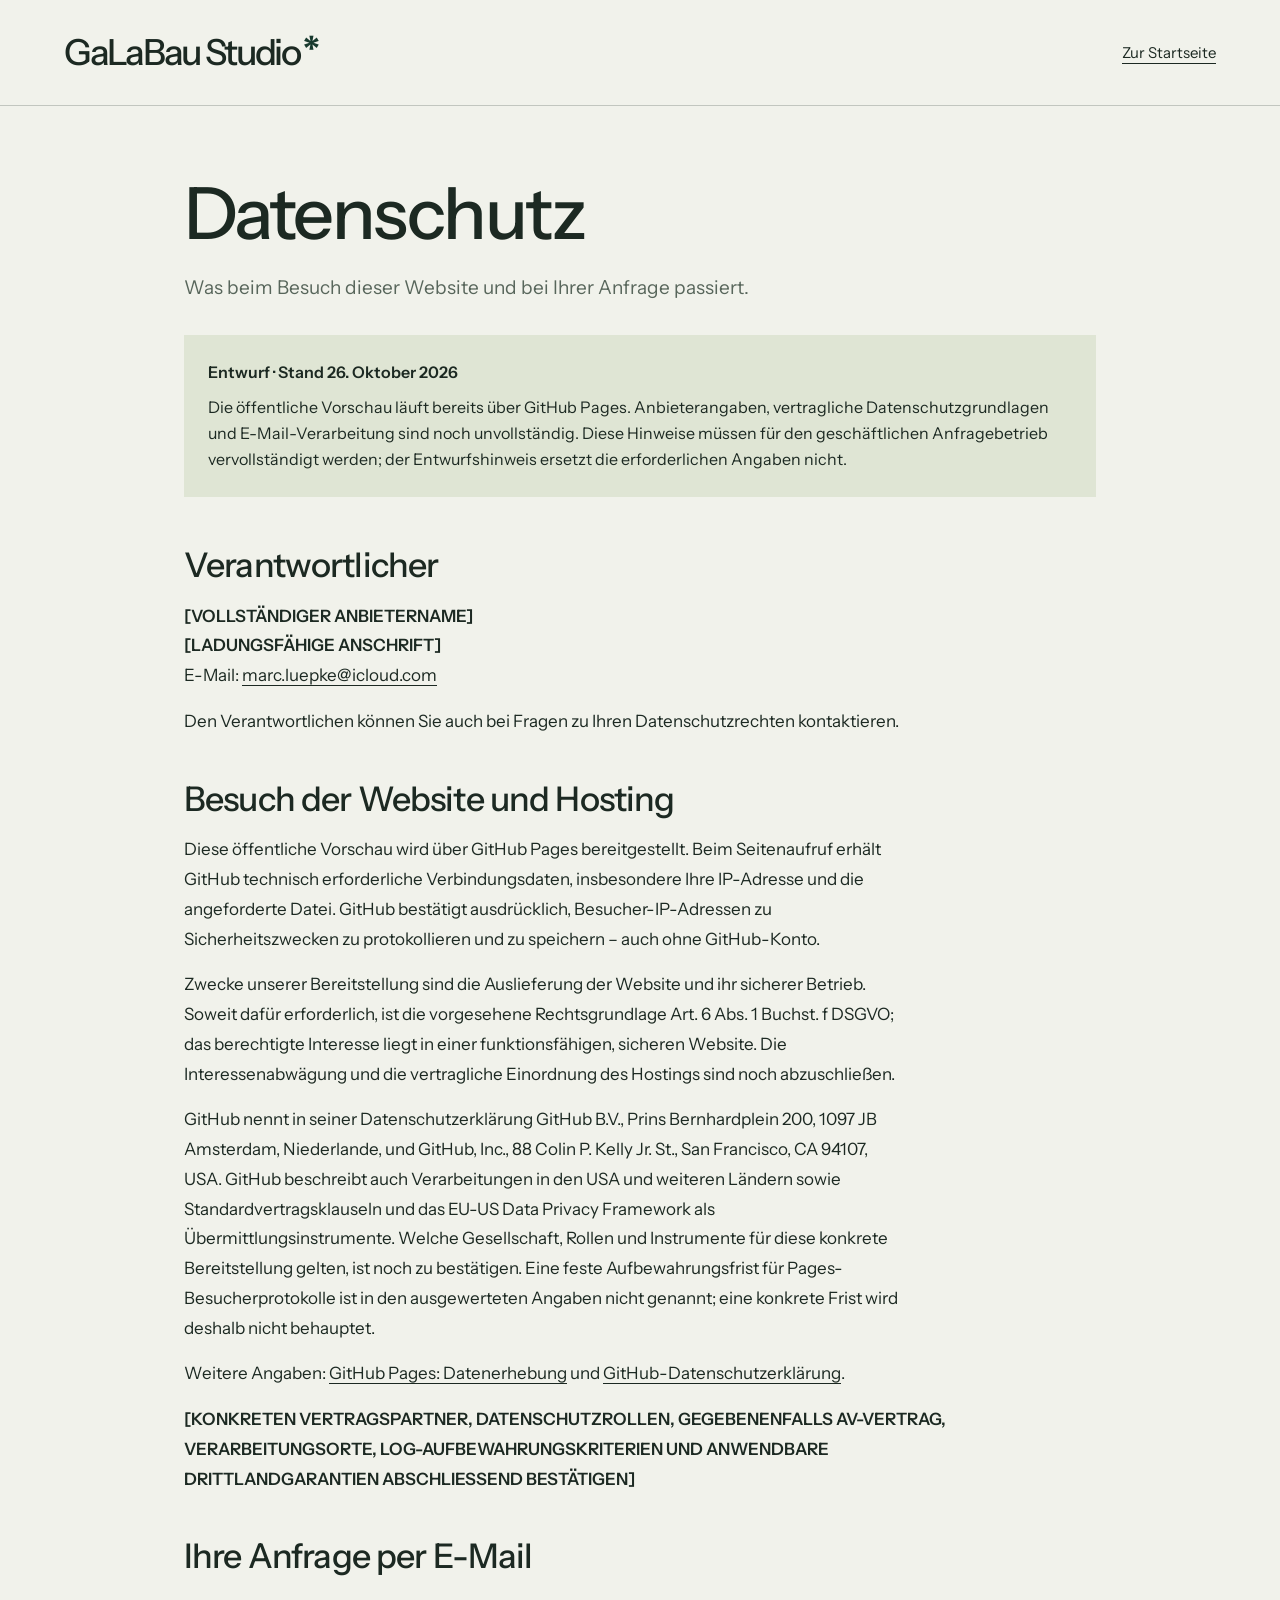
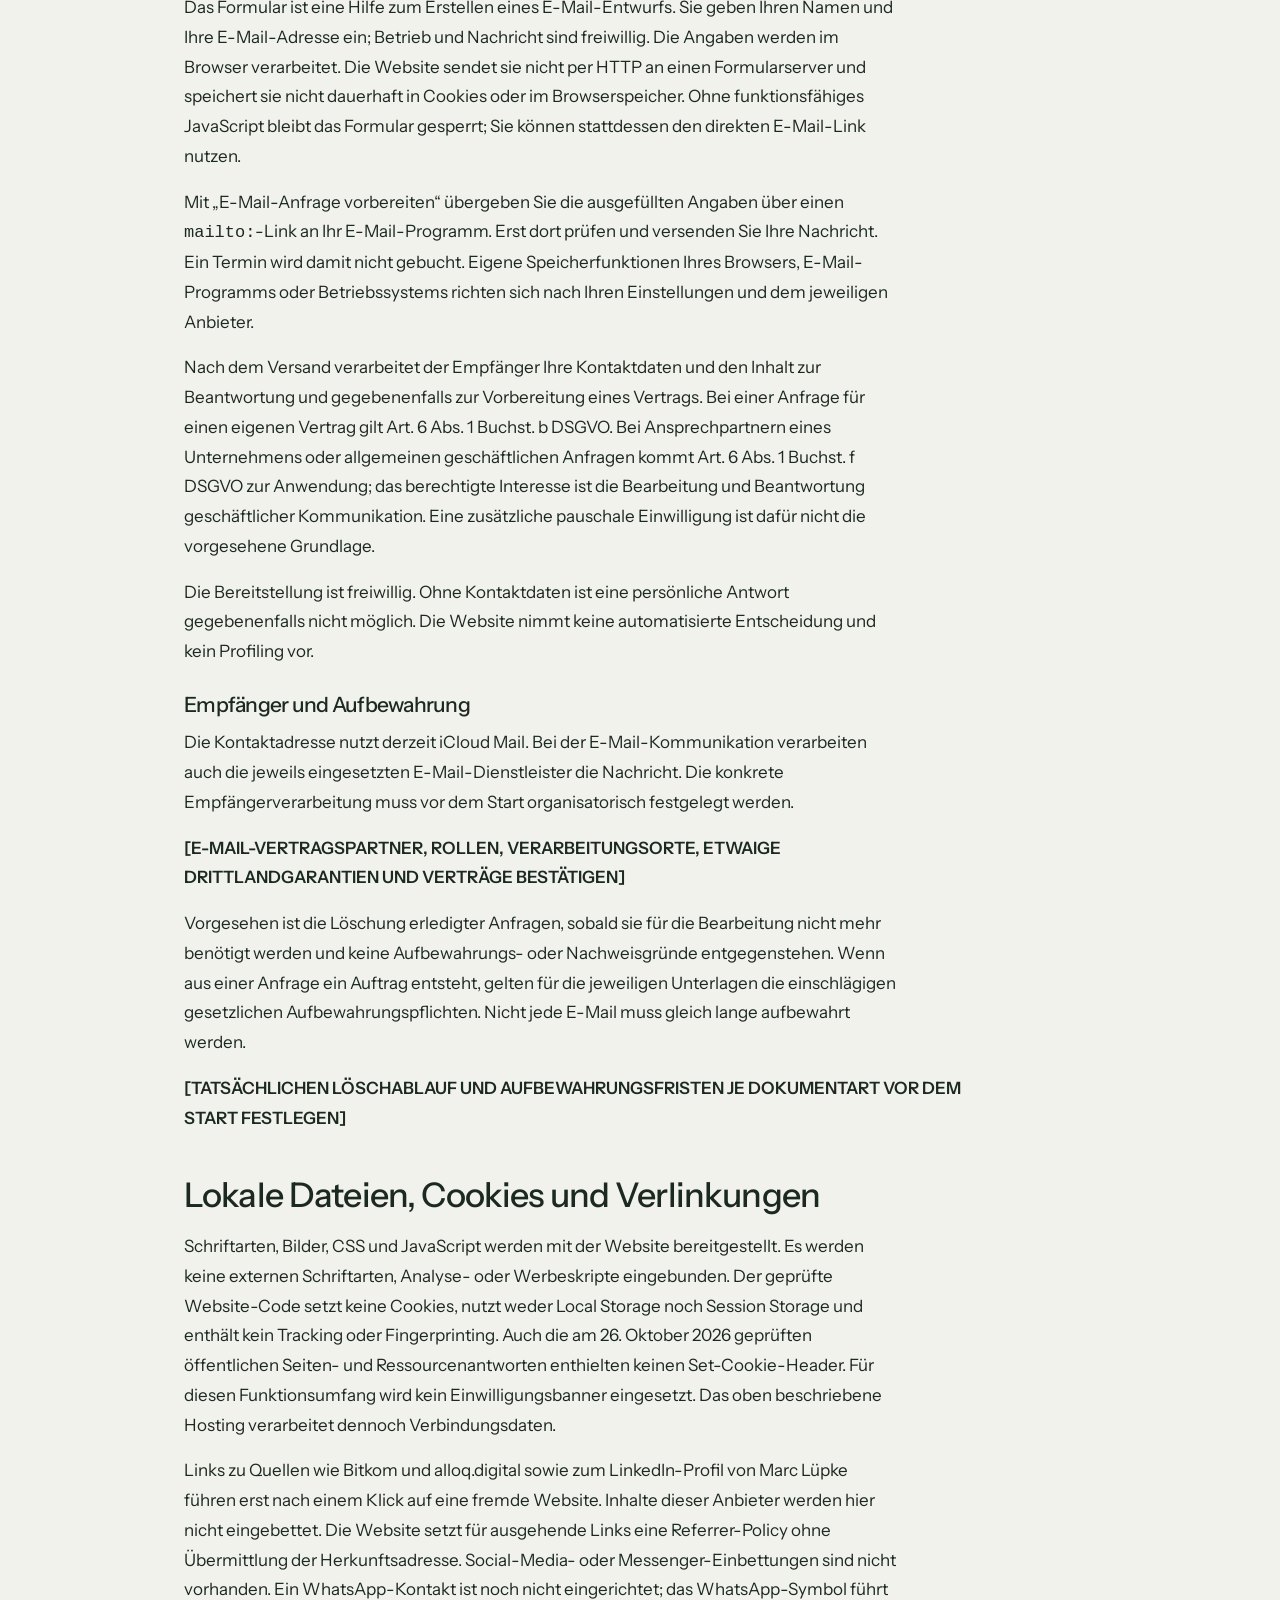
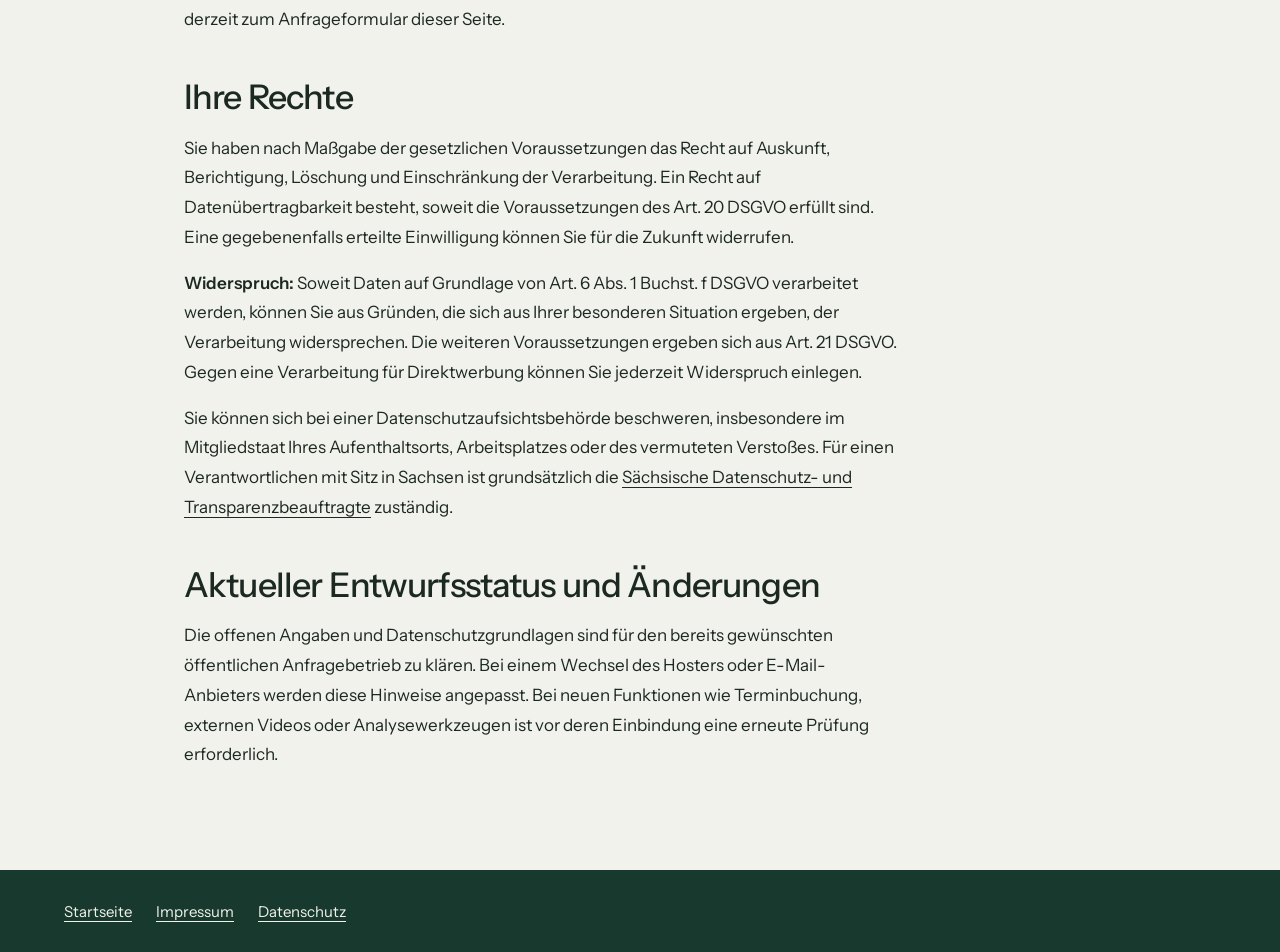
==== commit 20dcf18a: "Pakete, Ladezeit, Dateien in richtige Ordner" ====
--- a/datenschutz.html
+++ b/datenschutz.html
@@ -8,7 +8,7 @@
   <meta http-equiv="Content-Security-Policy" content="default-src 'self'; script-src 'none'; style-src 'self'; img-src 'self'; font-src 'self'; connect-src 'none'; object-src 'none'; frame-src 'none'; base-uri 'none'; form-action 'none'">
   <title>Datenschutz · GaLaBau Studio · Entwurf</title>
   <meta name="description" content="Datenschutzhinweise zur Website und zum E-Mail-Entwurf. Entwurf mit noch offenen Anbieter- und Hostingangaben.">
-  <link rel="stylesheet" href="fonts/fonts.css">
+  <link rel="stylesheet" href="fonts/fonts.css?v=c67a6bbd">
   <link rel="stylesheet" href="css/style.css?v=bb6611f1">
   <link rel="stylesheet" href="css/legal.css?v=20261020">
 </head>
--- a/fonts/fonts.css
+++ b/fonts/fonts.css
@@ -4,7 +4,7 @@
   font-weight: 400;
   font-stretch: normal;
   font-display: swap;
-  src: url(instrument-sans-0.ttf) format('truetype');
+  src: url(instrument-sans-0.woff2) format('woff2');
 }
 @font-face {
   font-family: 'Instrument Sans';
@@ -12,7 +12,7 @@
   font-weight: 500;
   font-stretch: normal;
   font-display: swap;
-  src: url(instrument-sans-1.ttf) format('truetype');
+  src: url(instrument-sans-1.woff2) format('woff2');
 }
 @font-face {
   font-family: 'Instrument Sans';
@@ -20,19 +20,19 @@
   font-weight: 600;
   font-stretch: normal;
   font-display: swap;
-  src: url(instrument-sans-2.ttf) format('truetype');
+  src: url(instrument-sans-2.woff2) format('woff2');
 }
 @font-face {
   font-family: 'Instrument Serif';
   font-style: italic;
   font-weight: 400;
   font-display: swap;
-  src: url(instrument-serif-italic-3.ttf) format('truetype');
+  src: url(instrument-serif-italic-3.woff2) format('woff2');
 }
 @font-face {
   font-family: 'Instrument Serif';
   font-style: normal;
   font-weight: 400;
   font-display: swap;
-  src: url(instrument-serif-4.ttf) format('truetype');
+  src: url(instrument-serif-4.woff2) format('woff2');
 }
